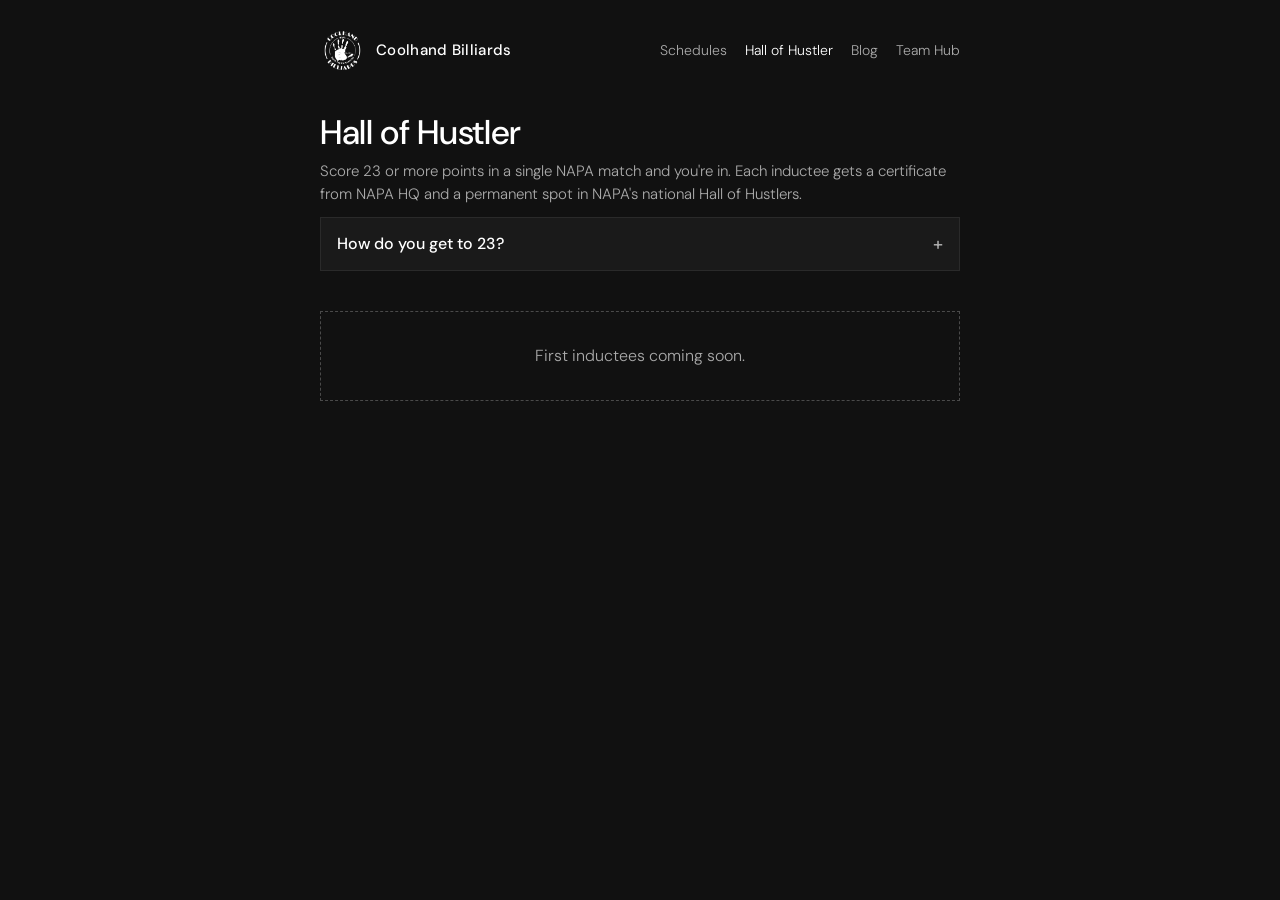
==== hall-of-hustler/index.html @ 669d690f "Add Hall of Hustler and Blog pages; rename Player Portal to Team Hub" ====
<!doctype html>
<html lang="en">
<head>
<meta charset="utf-8">
<meta name="viewport" content="width=device-width, initial-scale=1, viewport-fit=cover">
<title>Hall of Hustler · Coolhand Billiards</title>
<meta name="description" content="Coolhand Billiards Hall of Hustler award winners.">
<meta name="theme-color" content="#111111">
<link rel="icon" type="image/png" href="/players/CHB_Black_trans.png">
<link rel="preconnect" href="https://fonts.googleapis.com">
<link rel="preconnect" href="https://fonts.gstatic.com" crossorigin>
<link rel="stylesheet" href="https://fonts.googleapis.com/css2?family=DM+Sans:opsz,wght@9..40,300;9..40,400;9..40,500&display=swap">
<link rel="stylesheet" href="/assets/chb.css">
</head>
<body>
<main>
  <header class="top">
    <a class="home" href="/"><img src="/players/CHB_Black_trans.png" alt=""><span>Coolhand Billiards</span></a>
    <nav><a href="/schedules/">Schedules</a><a href="/hall-of-hustler/" aria-current="page">Hall of Hustler</a><a href="/blog/">Blog</a><a href="/players/">Team Hub</a></nav>
  </header>

  <div class="stack">
    <div>
      <h1>Hall of Hustler</h1>
      <p class="lede">Score 23 or more points in a single NAPA match and you're in. Each inductee gets a certificate from NAPA HQ and a permanent spot in NAPA's national Hall of Hustlers.</p>
    </div>

    <details class="explain">
      <summary>How do you get to 23?</summary>
      <div class="explain-body">
        <p>Points for one match build like this:</p>
        <ol class="ladder">
          <li><span>Show up for your match</span><b>1</b></li>
          <li><span>Win a game</span><b>3</b></li>
          <li><span>Reach the hill (one win from the match)</span><b>7</b></li>
          <li><span>Win the match</span><b>14</b></li>
          <li><span>Sweep: win without your opponent winning a game</span><b>20</b></li>
        </ol>
        <p>Getting to 23 takes a sweep plus at least 3 bonus points, worth +1 each time:</p>
        <ul class="bonus">
          <li><b>Snap</b> — win a game on the break</li>
          <li><b>Run out</b> — clear every ball in a single turn at the table</li>
          <li><b>Lag and sweep</b> — win the lag, let your opponent pick the game format, then sweep them</li>
        </ul>
        <p class="muted">23 is hard to get.</p>
        <p><a href="https://poolshooters.com/top_expanded.php" target="_blank" rel="noopener">See NAPA's national rankings</a></p>
      </div>
    </details>
  </div>

  <div id="list"><p class="status">Loading…</p></div>

  <dialog class="viewer" id="viewer" aria-labelledby="viewer-name">
    <div class="close"><button type="button" aria-label="Close">×</button></div>
    <div class="body" id="viewer-body"></div>
  </dialog>
</main>

<script src="/assets/league.js"></script>
<script>
(async () => {
  const { el, fmtLong, photo, paragraphs } = CHB;
  const list = document.getElementById("list");
  const viewer = document.getElementById("viewer");
  const body = document.getElementById("viewer-body");
  viewer.querySelector(".close button").addEventListener("click", () => viewer.close());
  viewer.addEventListener("click", (e) => { if (e.target === viewer) viewer.close(); });

  let inductees;
  try {
    ({ inductees } = await CHB.loadLive("data/hall-of-hustler.json"));
  } catch (e) {
    list.replaceChildren(el("p", { class: "status" }, "This page couldn't load. Try again in a minute."));
    return;
  }
  if (!inductees.length) {
    list.replaceChildren(el("div", { class: "empty" }, "First inductees coming soon."));
    return;
  }

  // Newest first; dates are "YYYY-MM" or "YYYY-MM-DD", which sort as text.
  inductees.sort((a, b) => b.date.localeCompare(a.date));
  const score = (p) => [p.points && `${p.points} points`, p.game].filter(Boolean).join(" · ");

  function open(p) {
    body.replaceChildren(
      el("h2", { id: "viewer-name" }, p.name),
      el("div", { class: "muted" }, [score(p), fmtLong(p.date), p.night].filter(Boolean).join(" · ")),
      ...(p.note ? paragraphs(p.note) : []),
      ...(p.photos || []).map((src, i) => el("img", { src: photo(src), alt: i === 0 ? `${p.name}'s Hall of Hustler presentation` : "", loading: i ? "lazy" : null })));
    viewer.showModal();
    history.replaceState(null, "", "#" + p.id);
  }
  viewer.addEventListener("close", () => history.replaceState(null, "", location.pathname));

  list.replaceChildren(el("div", { class: "gallery" }, inductees.map((p) => {
    const cover = p.thumb || (p.photos && p.photos[0]);
    const tile = el("button", { class: "tile", type: "button" },
      cover && el("img", { src: photo(cover), alt: "", loading: "lazy" }),
      el("b", {}, p.name),
      el("span", {}, [score(p), fmtLong(p.date)].filter(Boolean).join("\n")));
    tile.addEventListener("click", () => open(p));
    return tile;
  })));

  // A shared link like /hall-of-hustler/#gassman opens that inductee.
  const linked = inductees.find((p) => "#" + p.id === location.hash);
  if (linked) open(linked);
})();
</script>
</body>
</html>
---- assets/chb.css ----
/* Coolhand Billiards — shared styles for data-driven pages (schedules, players). */
:root{
  color-scheme:dark;
  --bg:#111111;
  --surface:#1a1a1a;
  --surface-2:#202020;
  --text:#ffffff;
  --muted:#aaaaaa;
  --faint:#6f6f6f;
  --border:#2a2a2a;
  --border-bright:#4a4a4a;
  --font:'DM Sans',system-ui,-apple-system,'Segoe UI',Roboto,sans-serif;
}
*{box-sizing:border-box}
html{-webkit-text-size-adjust:100%}
body{
  margin:0;background:var(--bg);color:var(--text);
  font-family:var(--font);font-weight:300;line-height:1.5;
  -webkit-font-smoothing:antialiased;-webkit-tap-highlight-color:transparent;
  padding-left:max(16px,env(safe-area-inset-left));padding-right:max(16px,env(safe-area-inset-right));
  padding-block:calc(28px + env(safe-area-inset-top)) calc(48px + env(safe-area-inset-bottom));
}
main{max-width:640px;margin:0 auto;display:flex;flex-direction:column;gap:40px}
a{color:inherit}
a:focus-visible,button:focus-visible,summary:focus-visible{outline:2px solid var(--text);outline-offset:3px}
[hidden]{display:none!important}

/* top bar: logo row, then the menu on its own row on phones */
.top{display:flex;flex-wrap:wrap;align-items:center;justify-content:space-between;gap:4px 16px}
.top .home{display:flex;align-items:center;gap:12px;text-decoration:none}
.top .home img{width:44px;height:44px;filter:invert(1)}
.top .home span{font-weight:500;font-size:15px;letter-spacing:.02em}
.top nav{display:flex;flex-wrap:wrap;gap:0 18px;font-size:14px}
.top nav a{color:var(--muted);text-decoration:none;padding:12px 0;white-space:nowrap}
.top nav a:hover,.top nav a[aria-current]{color:var(--text)}
@media (max-width:620px){.top nav{width:100%;justify-content:space-between;border-top:1px solid var(--border)}}

/* Hall of Hustler explainer */
.explain{border:1px solid var(--border);background:var(--surface)}
.explain>summary{list-style:none;cursor:pointer;display:flex;align-items:center;min-height:52px;padding:12px 16px;font-weight:500}
.explain>summary::-webkit-details-marker{display:none}
.explain>summary::after{content:"+";margin-left:auto;color:var(--muted);font-size:18px}
.explain[open]>summary::after{content:"–"}
.explain-body{display:flex;flex-direction:column;gap:12px;padding:0 16px 16px;font-size:15px}
.explain-body p{margin:0}
.explain-body a{color:var(--text)}
.ladder{list-style:none;margin:0;padding:0;border-top:1px solid var(--border)}
.ladder li{display:flex;justify-content:space-between;align-items:baseline;gap:16px;padding:10px 0;border-bottom:1px solid var(--border)}
.ladder b{font-weight:500;font-size:18px;font-variant-numeric:tabular-nums}
.bonus{margin:0;padding-left:18px;display:flex;flex-direction:column;gap:6px}
.bonus b{font-weight:500}

/* photo cards (Hall of Hustler, blog) */
.gallery{display:grid;grid-template-columns:repeat(auto-fill,minmax(150px,1fr));gap:12px}
.tile{display:flex;flex-direction:column;background:var(--surface);border:1px solid var(--border);padding:0;font:inherit;color:inherit;text-align:left;cursor:pointer;transition:border-color .15s}
.tile:hover{border-color:var(--border-bright)}
.tile img{width:100%;aspect-ratio:4/3;object-fit:cover;display:block;background:var(--surface-2)}
.tile b{font-weight:500;font-size:16px;padding:12px 12px 0}
.tile span{color:var(--muted);font-size:13px;padding:2px 12px 12px;white-space:pre-line}
.empty{border:1px dashed var(--border-bright);padding:32px 20px;text-align:center;color:var(--muted)}

dialog.viewer{background:var(--bg);color:var(--text);border:1px solid var(--border-bright);padding:0;width:min(560px,calc(100vw - 24px));max-height:calc(100dvh - 24px)}
dialog.viewer::backdrop{background:rgba(0,0,0,.8)}
dialog.viewer .body{display:flex;flex-direction:column;gap:12px;padding:20px}
dialog.viewer img{width:100%;display:block}
dialog.viewer h2{margin:0;font-weight:500;font-size:22px}
dialog.viewer p{margin:0}
dialog.viewer .close{position:sticky;top:0;display:flex;justify-content:flex-end;background:var(--bg);z-index:1}
dialog.viewer .close button{background:none;border:none;color:var(--text);font:inherit;font-size:28px;line-height:1;min-width:48px;min-height:48px;cursor:pointer}

.post{display:flex;flex-direction:column;gap:12px;padding-bottom:32px;border-bottom:1px solid var(--border);scroll-margin-top:16px}
.post:last-child{border-bottom:none}
.post h2{margin:0;font-weight:500;font-size:22px;line-height:1.25}
.post time{color:var(--muted);font-size:14px}
.post p{margin:0}
.post img{width:100%;display:block}

h1{font-weight:500;font-size:clamp(26px,7vw,34px);line-height:1.15;letter-spacing:-.01em;margin:0}
.lede{color:var(--muted);margin:8px 0 0;font-size:15px}
.label{font-size:12px;font-weight:500;letter-spacing:.16em;text-transform:uppercase;color:var(--muted)}
.muted{color:var(--muted)}
.status{color:var(--muted);font-size:15px;padding:24px 0}

/* chips */
.chips{display:flex;flex-wrap:wrap;gap:8px}
.chip{
  display:inline-flex;align-items:center;min-height:44px;padding:0 16px;
  border:1px solid var(--border-bright);font-size:14px;font-weight:500;text-decoration:none;
}
.chip:hover{border-color:var(--text)}

/* cards and buttons */
.card{
  display:flex;justify-content:space-between;align-items:center;gap:16px;
  background:var(--surface);border:1px solid var(--border);padding:20px;text-decoration:none;
  transition:border-color .15s;
}
a.card:hover{border-color:var(--border-bright)}
.card b{display:block;font-weight:500;font-size:18px}
.card span{color:var(--muted);font-size:14px}
.card i{font-style:normal;font-size:20px;color:var(--muted)}
.stack{display:flex;flex-direction:column;gap:12px}

.btn{
  display:inline-flex;align-items:center;justify-content:center;min-height:48px;padding:0 22px;
  font:inherit;font-size:15px;font-weight:500;text-decoration:none;cursor:pointer;
  border:1px solid var(--text);background:var(--text);color:var(--bg);
}
.btn:hover{background:transparent;color:var(--text)}

/* division + weeks */
.division{display:flex;flex-direction:column;gap:14px;scroll-margin-top:16px}
.division-head{border-bottom:1px solid var(--border);padding-bottom:14px}
.division-head h2{margin:2px 0 4px;font-weight:500;font-size:22px;line-height:1.25}
.division-head p{margin:0;color:var(--muted);font-size:14px}
.division-head a{color:var(--muted)}

.week{border:1px solid var(--border);background:var(--surface);scroll-margin-top:16px}
.week>summary{
  list-style:none;cursor:pointer;display:flex;align-items:center;gap:10px;flex-wrap:wrap;
  min-height:52px;padding:12px 16px;
}
.week>summary::-webkit-details-marker{display:none}
.week>summary::after{content:"+";margin-left:auto;color:var(--muted);font-size:18px;line-height:1}
.week[open]>summary::after{content:"–"}
.week .wk{font-weight:500}
.week .dt{color:var(--muted);font-size:14px}
.week.past .wk,.week.past .dt{color:var(--faint)}
.week.current{border-color:var(--text)}
.tag{
  font-size:11px;font-weight:500;letter-spacing:.12em;text-transform:uppercase;
  padding:3px 8px;border:1px solid currentColor;
}
.tag.now{background:var(--text);color:var(--bg);border-color:var(--text)}
.notes{margin:0;padding:0 16px 10px;list-style:none;color:var(--muted);font-size:13px}
.notes li::before{content:"! ";font-weight:500;color:var(--text)}

.matches{list-style:none;margin:0;padding:0;border-top:1px solid var(--border)}
.match{display:grid;grid-template-columns:1fr auto;gap:2px 12px;padding:12px 16px;border-bottom:1px solid var(--border)}
.match:last-child{border-bottom:none}
.match .teams{font-size:16px;font-weight:400}
.match .teams i{font-style:normal;color:var(--faint);font-size:13px;margin:0 6px}
.match .where{grid-column:1;color:var(--muted);font-size:13px}
.match .score{grid-row:1 / span 2;grid-column:2;align-self:center;font-size:15px;font-weight:500;font-variant-numeric:tabular-nums;white-space:nowrap}
.match.mine{background:var(--surface-2)}
.match .me{font-weight:500;text-decoration:underline;text-underline-offset:3px}
.closed{padding:12px 16px;color:var(--muted);border-top:1px solid var(--border);font-size:14px}

.filter{display:flex;justify-content:space-between;align-items:center;gap:12px;background:var(--surface);border:1px solid var(--border-bright);padding:12px 16px;font-size:14px}
.filter a{color:var(--muted);white-space:nowrap}

footer{
  display:flex;flex-direction:column;align-items:center;gap:6px;text-align:center;
  color:var(--faint);font-size:12.5px;padding-top:24px;border-top:1px solid var(--border);
}
footer a{color:var(--muted)}

@media (prefers-reduced-motion:reduce){*{transition:none!important;scroll-behavior:auto!important}}
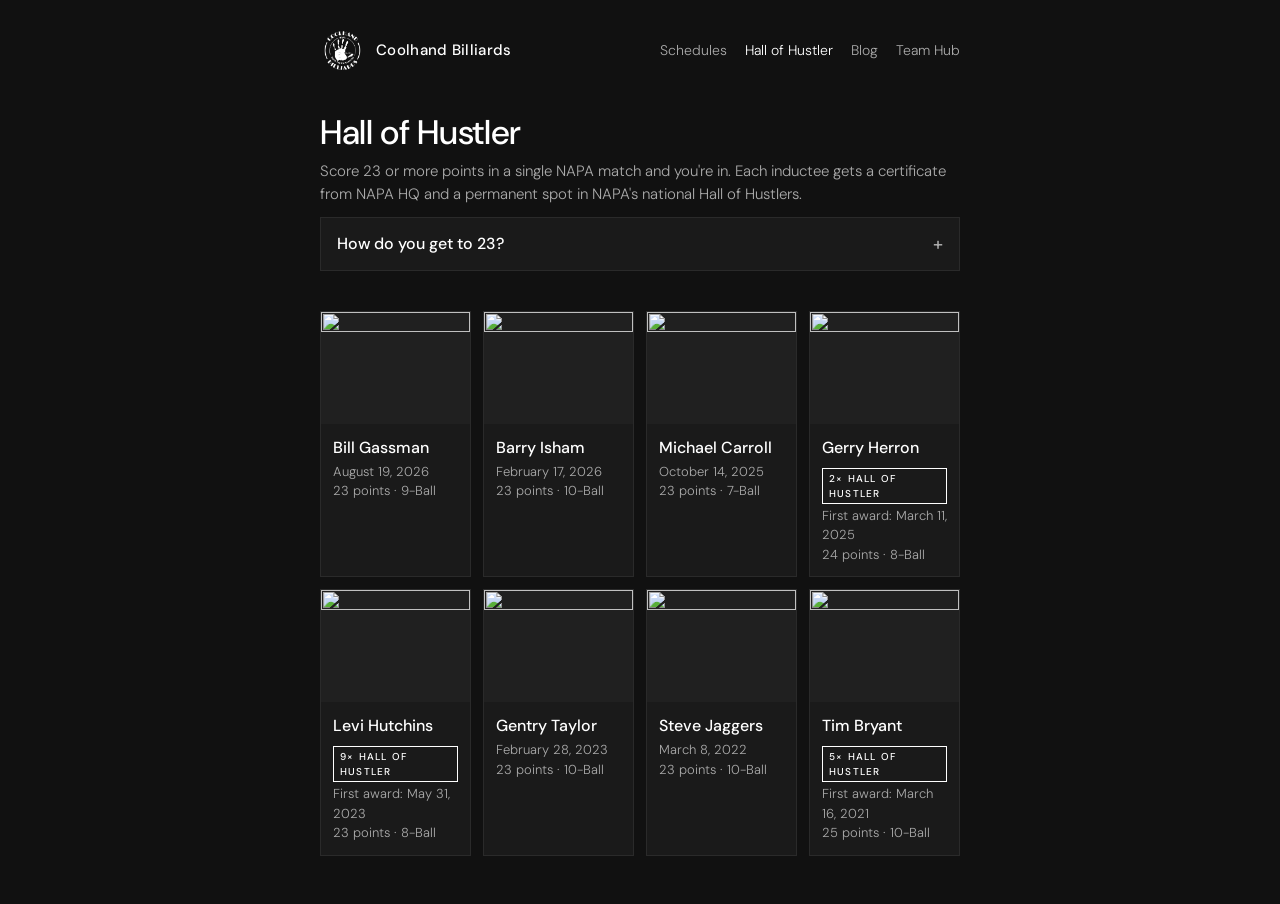
==== commit 5d5b96bd: "Show repeat-winner badges and first-award dates on Hall of Hustler" ====
--- a/hall-of-hustler/index.html
+++ b/hall-of-hustler/index.html
@@ -81,11 +81,16 @@
   // Newest first; dates are "YYYY-MM" or "YYYY-MM-DD", which sort as text.
   inductees.sort((a, b) => b.date.localeCompare(a.date));
   const score = (p) => [p.points && `${p.points} points`, p.game].filter(Boolean).join(" · ");
+  // Repeat winners: only the first award has a card; the count shows how many they have.
+  const times = (p) => p.awards > 1 && el("span", { class: "tag times" }, `${p.awards}× Hall of Hustler`);
+  // The card's date and score are from the first award, so say so for repeat winners.
+  const when = (p) => (p.awards > 1 ? "First award: " : "") + fmtLong(p.date);
 
   function open(p) {
     body.replaceChildren(
       el("h2", { id: "viewer-name" }, p.name),
-      el("div", { class: "muted" }, [score(p), fmtLong(p.date), p.night].filter(Boolean).join(" · ")),
+      times(p),
+      el("div", { class: "muted" }, [when(p), score(p), p.night].filter(Boolean).join(" · ")),
       ...(p.note ? paragraphs(p.note) : []),
       ...(p.photos || []).map((src, i) => el("img", { src: photo(src), alt: i === 0 ? `${p.name}'s Hall of Hustler presentation` : "", loading: i ? "lazy" : null })));
     viewer.showModal();
@@ -98,7 +103,8 @@
     const tile = el("button", { class: "tile", type: "button" },
       cover && el("img", { src: photo(cover), alt: "", loading: "lazy" }),
       el("b", {}, p.name),
-      el("span", {}, [score(p), fmtLong(p.date)].filter(Boolean).join("\n")));
+      times(p),
+      el("span", {}, [when(p), score(p)].filter(Boolean).join("\n")));
     tile.addEventListener("click", () => open(p));
     return tile;
   })));
--- a/assets/chb.css
+++ b/assets/chb.css
@@ -57,6 +57,8 @@
 .tile img{width:100%;aspect-ratio:4/3;object-fit:cover;display:block;background:var(--surface-2)}
 .tile b{font-weight:500;font-size:16px;padding:12px 12px 0}
 .tile span{color:var(--muted);font-size:13px;padding:2px 12px 12px;white-space:pre-line}
+.tile .tag.times{align-self:flex-start;margin:8px 12px 0;padding:2px 6px;font-size:10px;color:var(--text)}
+dialog.viewer .tag.times{align-self:flex-start}
 .empty{border:1px dashed var(--border-bright);padding:32px 20px;text-align:center;color:var(--muted)}
 
 dialog.viewer{background:var(--bg);color:var(--text);border:1px solid var(--border-bright);padding:0;width:min(560px,calc(100vw - 24px));max-height:calc(100dvh - 24px)}
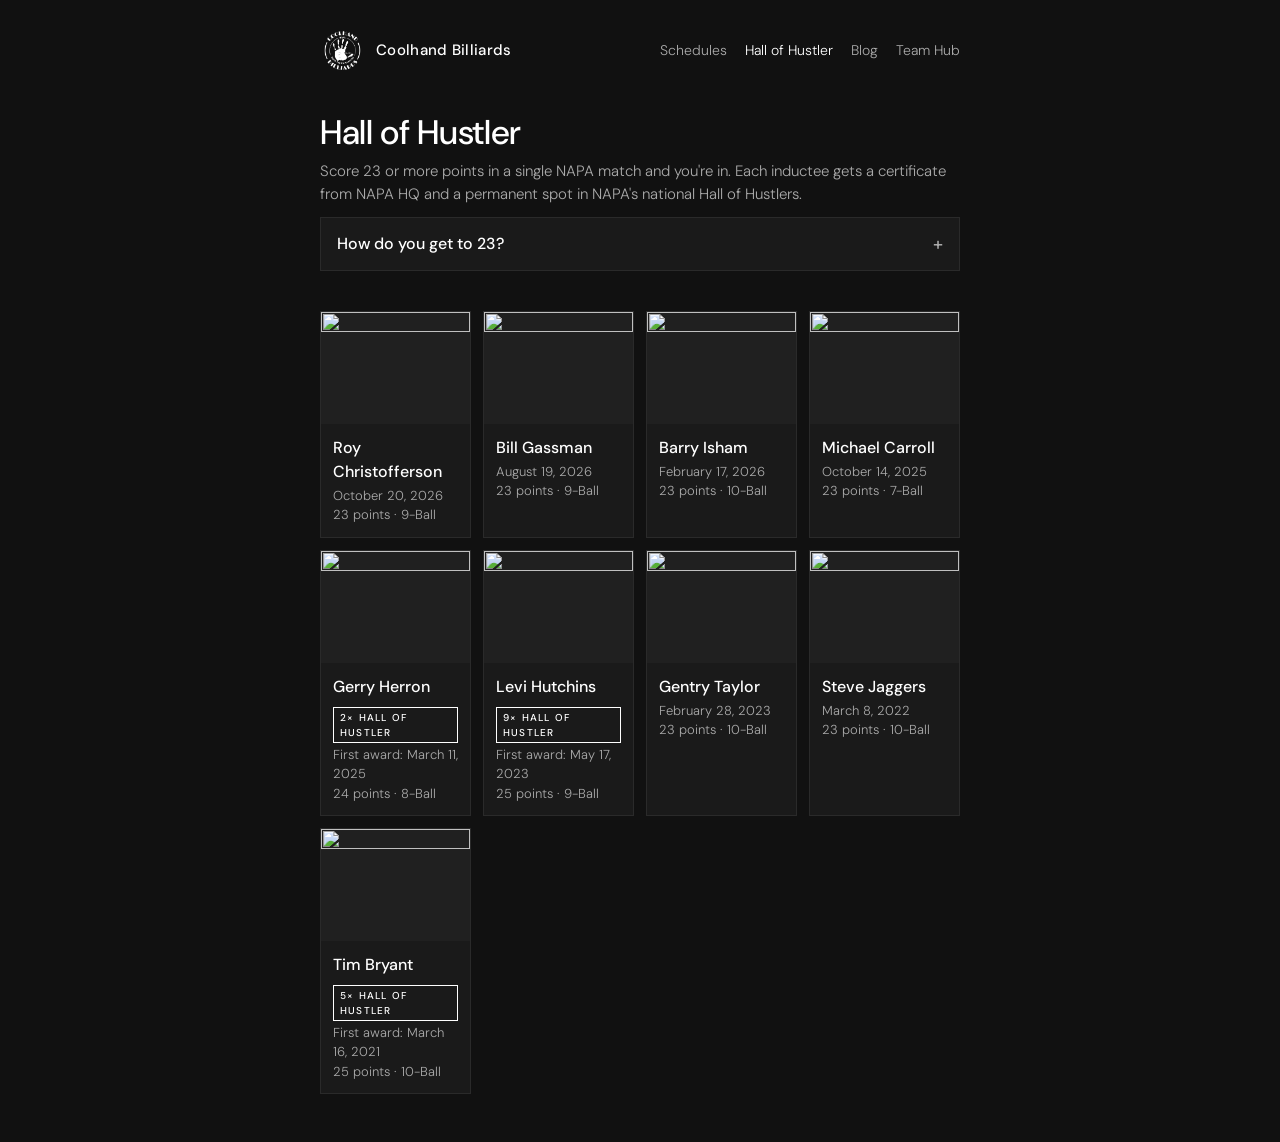
==== commit a75fdbc7: "Hall of Hustler: fix false showing for single-award players" ====
--- a/hall-of-hustler/index.html
+++ b/hall-of-hustler/index.html
@@ -82,7 +82,8 @@
   inductees.sort((a, b) => b.date.localeCompare(a.date));
   const score = (p) => [p.points && `${p.points} points`, p.game].filter(Boolean).join(" · ");
   // Repeat winners: only the first award has a card; the count shows how many they have.
-  const times = (p) => p.awards > 1 && el("span", { class: "tag times" }, `${p.awards}× Hall of Hustler`);
+  // "" (not false) for single winners: the viewer passes this straight to replaceChildren, which would print "false".
+  const times = (p) => (p.awards > 1 ? el("span", { class: "tag times" }, `${p.awards}× Hall of Hustler`) : "");
   // The card's date and score are from the first award, so say so for repeat winners.
   const when = (p) => (p.awards > 1 ? "First award: " : "") + fmtLong(p.date);
 
--- a/assets/chb.css
+++ b/assets/chb.css
@@ -148,6 +148,21 @@
 .match .me{font-weight:500;text-decoration:underline;text-underline-offset:3px}
 .closed{padding:12px 16px;color:var(--muted);border-top:1px solid var(--border);font-size:14px}
 
+.standings table{width:100%;border-collapse:collapse;border-top:1px solid var(--border);font-variant-numeric:tabular-nums}
+.standings th,.standings td{padding:10px 16px;border-bottom:1px solid var(--border);text-align:left;font-weight:400}
+.standings tr:last-child th,.standings tr:last-child td{border-bottom:none}
+.standings thead th{font-size:12px;font-weight:500;letter-spacing:.12em;text-transform:uppercase;color:var(--muted);padding-top:8px;padding-bottom:8px}
+.standings td:first-child{width:3ch;color:var(--muted);padding-right:0}
+.standings td:last-child,.standings thead th:last-child{text-align:right;font-weight:500}
+.standings tbody tr:first-child th,.standings tbody tr:first-child td{font-weight:500;color:var(--text)}
+.standings tr.mine{background:var(--surface-2)}
+.standings tr.mine th{font-weight:500;text-decoration:underline;text-underline-offset:3px}
+.leaders th small{display:block;color:var(--muted);font-size:12px;font-weight:300}
+.leaders td:last-child{vertical-align:top}
+.leaders .closed{border-top:none;font-size:13px}
+.leaders .closed+table{border-top:1px solid var(--border)}
+.next .place{color:var(--text);font-size:14px}
+
 .filter{display:flex;justify-content:space-between;align-items:center;gap:12px;background:var(--surface);border:1px solid var(--border-bright);padding:12px 16px;font-size:14px}
 .filter a{color:var(--muted);white-space:nowrap}
 
